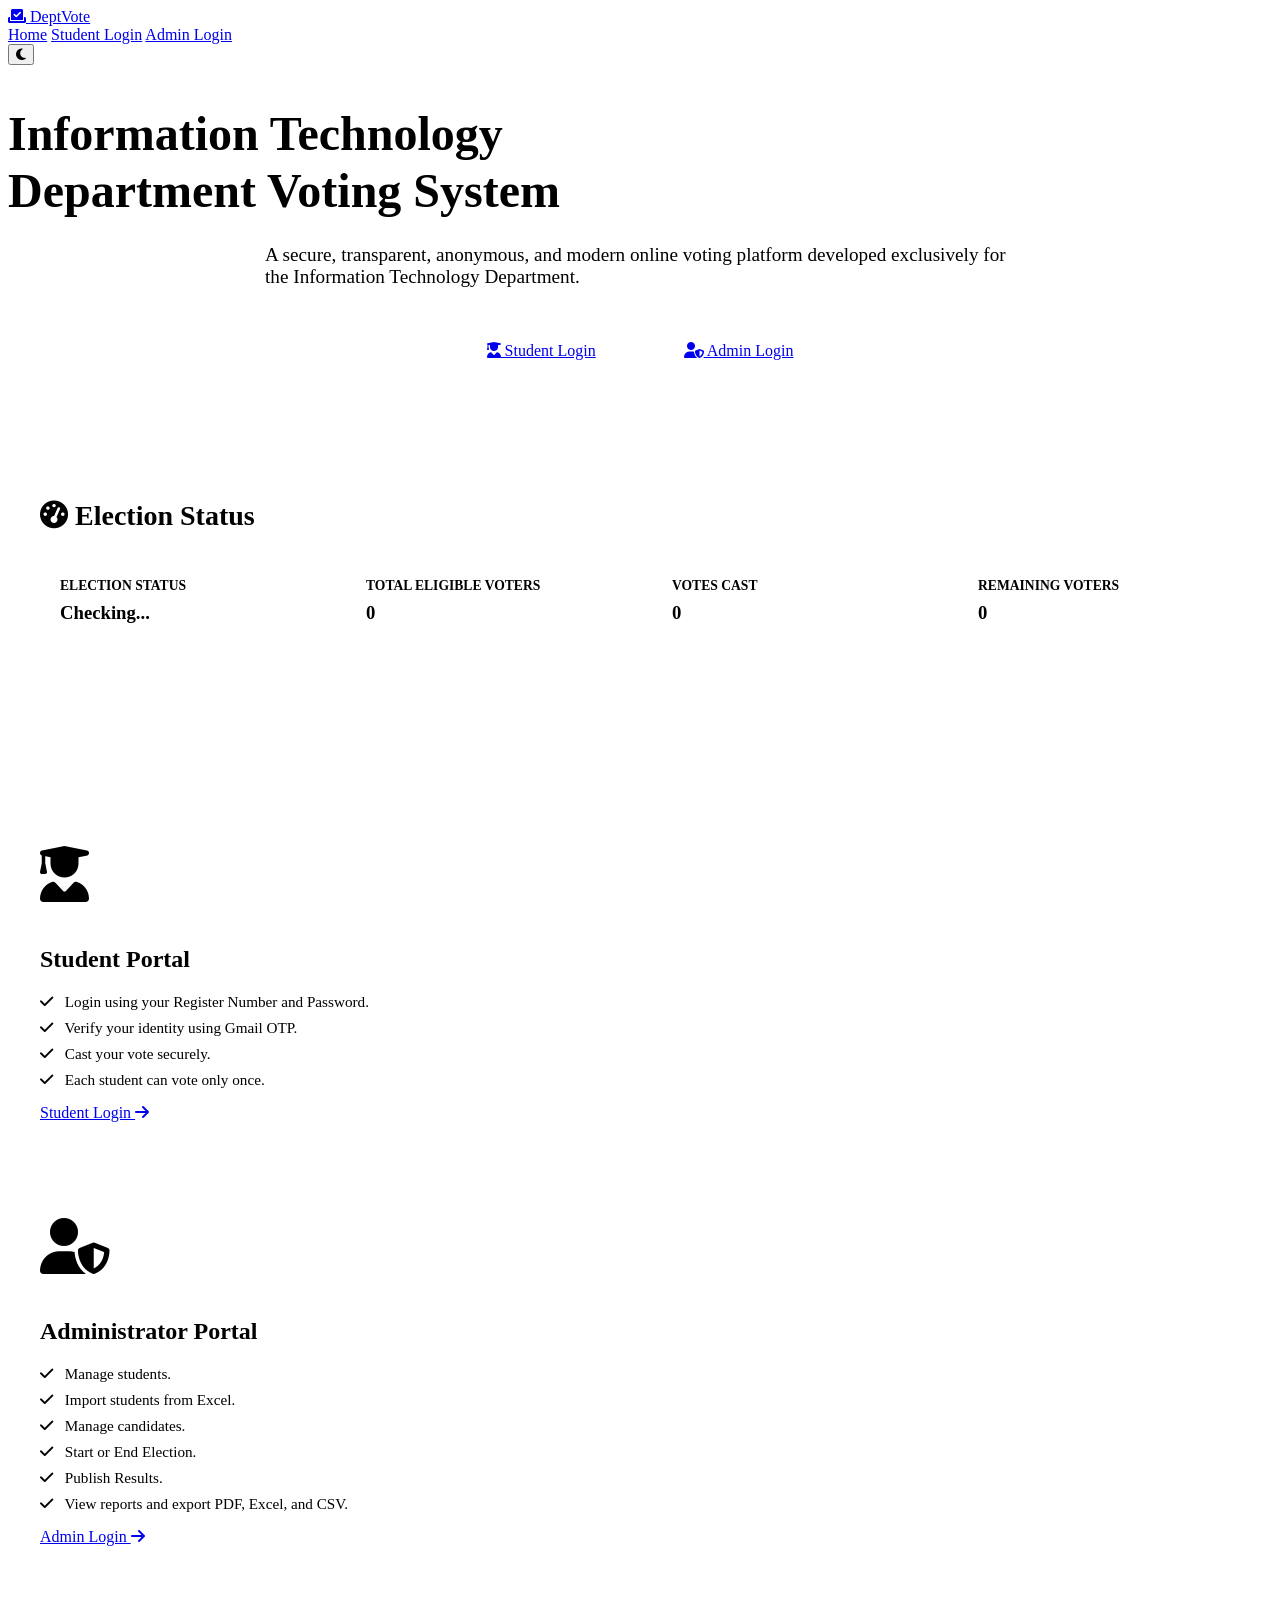
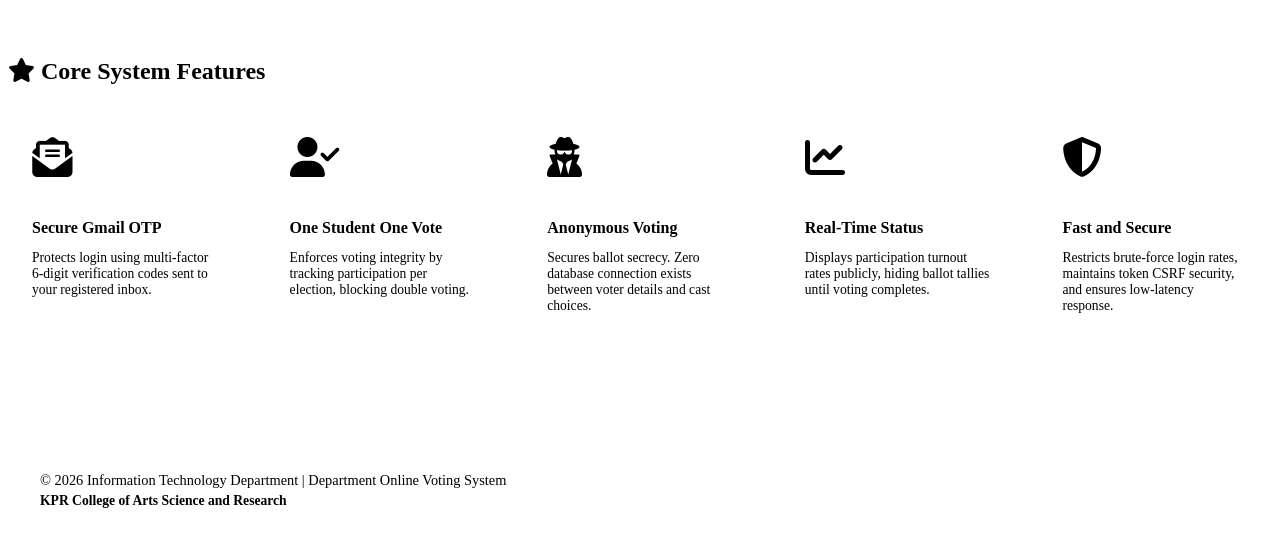
==== src/main/resources/static/index.html @ 8bfd2b81 "Implement collapsible hamburger navigation menu on public landing page for mobile viewports" ====
<!DOCTYPE html>
<html lang="en">
<head>
    <meta charset="UTF-8">
    <meta name="viewport" content="width=device-width, initial-scale=1.0">
    <title>Information Technology Department Voting System</title>
    <!-- Font Awesome Icons -->
    <link rel="stylesheet" href="https://cdnjs.cloudflare.com/ajax/libs/font-awesome/6.4.0/css/all.min.css">
    <!-- Main Style Sheet -->
    <link rel="stylesheet" href="/css/style.css">
</head>
<body>
    <!-- Decorative Blurry Orbs -->
    <div class="bg-decor decor-1"></div>
    <div class="bg-decor decor-2"></div>

    <!-- Top Navigation Bar -->
    <nav class="navbar">
        <a href="/index.html" class="logo">
            <i class="fas fa-vote-yea text-gradient"></i> DeptVote
        </a>
        <div class="nav-links" id="nav-menu">
            <a href="/index.html" class="nav-link active">Home</a>
            <a href="/pages/student-login.html" class="nav-link">Student Login</a>
            <a href="/pages/admin-login.html" class="nav-link">Admin Login</a>
        </div>
        <div style="display: flex; align-items: center; gap: 0.5rem; z-index: 101;">
            <button id="theme-toggle" class="theme-toggle">
                <i class="fas fa-moon"></i>
            </button>
            <button id="nav-toggle" class="theme-toggle" style="display: none;">
                <i class="fas fa-bars"></i>
            </button>
        </div>
    </nav>

    <main class="container main-content">
        <!-- Voted Success Banner -->
        <div id="success-banner" class="glass-card mb-5 text-center" style="display: none; border-left: 5px solid var(--success-color); margin-bottom: 2rem;">
            <i class="fas fa-check-circle text-gradient" style="font-size: 3.5rem; margin-bottom: 1rem; color: var(--success-color);"></i>
            <h2 class="text-gradient">Vote Recorded Successfully!</h2>
            <p style="font-size: 1.1rem; color: var(--text-secondary);">Thank you. Your vote has been recorded securely. You have been automatically logged out to protect your ballot secrecy.</p>
        </div>

        <!-- Hero Section -->
        <section class="text-center mb-5" style="margin-bottom: 4rem;">
            <h1 style="font-size: 3rem; line-height: 1.2; margin-bottom: 1.5rem;">
                Information Technology <br><span class="text-gradient">Department Voting System</span>
            </h1>
            <p style="font-size: 1.2rem; max-width: 750px; margin: 0 auto 2.5rem auto; color: var(--text-secondary);">
                A secure, transparent, anonymous, and modern online voting platform developed exclusively for the Information Technology Department.
            </p>
            <div style="display: flex; justify-content: center; gap: 1.5rem; flex-wrap: wrap;">
                <a href="/pages/student-login.html" class="btn btn-primary" style="padding: 0.85rem 2rem; font-size: 1rem;"><i class="fas fa-user-graduate"></i> Student Login</a>
                <a href="/pages/admin-login.html" class="btn btn-secondary" style="padding: 0.85rem 2rem; font-size: 1rem;"><i class="fas fa-user-shield"></i> Admin Login</a>
            </div>
        </section>

        <!-- Real-Time Election Status Dashboard Widget -->
        <section class="glass-card mb-5" style="margin-bottom: 4rem; padding: 2.5rem 2rem;">
            <h2 class="text-center mb-4" style="text-align: left; font-size: 1.75rem;"><i class="fas fa-tachometer-alt text-gradient"></i> Election Status</h2>
            
            <div style="display: grid; grid-template-columns: repeat(auto-fit, minmax(200px, 1fr)); gap: 1.5rem; text-align: left; margin-bottom: 2rem;">
                <div class="glass-card" style="padding: 1.25rem; border-left: 3px solid var(--primary-color);">
                    <span class="text-muted" style="font-size: 0.85rem; font-weight: 600;">ELECTION STATUS</span>
                    <h3 id="widget-status" style="margin-top: 0.5rem; color: var(--primary-color);">Checking...</h3>
                </div>
                <div class="glass-card" style="padding: 1.25rem; border-left: 3px solid var(--success-color);">
                    <span class="text-muted" style="font-size: 0.85rem; font-weight: 600;">TOTAL ELIGIBLE VOTERS</span>
                    <h3 id="widget-total" style="margin-top: 0.5rem; color: var(--success-color);">0</h3>
                </div>
                <div class="glass-card" style="padding: 1.25rem; border-left: 3px solid var(--warning-color);">
                    <span class="text-muted" style="font-size: 0.85rem; font-weight: 600;">VOTES CAST</span>
                    <h3 id="widget-cast" style="margin-top: 0.5rem; color: var(--warning-color);">0</h3>
                </div>
                <div class="glass-card" style="padding: 1.25rem; border-left: 3px solid var(--danger-color);">
                    <span class="text-muted" style="font-size: 0.85rem; font-weight: 600;">REMAINING VOTERS</span>
                    <h3 id="widget-remaining" style="margin-top: 0.5rem; color: var(--danger-color);">0</h3>
                </div>
            </div>

            <!-- Countdown Timer Container -->
            <div id="countdown-container" class="text-center" style="display: none; background: rgba(37, 99, 235, 0.05); padding: 1.5rem; border-radius: var(--radius-md); border: 1px solid var(--border-color);">
                <span style="font-weight: 700; font-size: 0.9rem; color: var(--text-secondary); text-transform: uppercase;"><i class="far fa-clock"></i> Time Remaining to Cast Ballot</span>
                <div style="display: flex; justify-content: center; gap: 2rem; margin-top: 1rem; font-weight: 800; font-size: 2rem;" class="text-gradient">
                    <div><span id="timer-hours">00</span><p style="font-size: 0.75rem; font-weight: 600; color: var(--text-muted); margin: 0;">HOURS</p></div>
                    <div><span id="timer-minutes">00</span><p style="font-size: 0.75rem; font-weight: 600; color: var(--text-muted); margin: 0;">MINS</p></div>
                    <div><span id="timer-seconds">00</span><p style="font-size: 0.75rem; font-weight: 600; color: var(--text-muted); margin: 0;">SECS</p></div>
                </div>
            </div>
        </section>

        <!-- Portals Grid -->
        <section class="card-grid mb-5" style="margin-bottom: 4rem;">
            <!-- Student Portal -->
            <div class="glass-card text-center" style="padding: 3rem 2rem; display: flex; flex-direction: column; justify-content: space-between;">
                <div>
                    <i class="fas fa-user-graduate text-gradient" style="font-size: 3.5rem; margin-bottom: 1.5rem;"></i>
                    <h2 class="mb-3">Student Portal</h2>
                    <ul class="mb-4" style="text-align: left; list-style-type: none; padding: 0; display: flex; flex-direction: column; gap: 0.5rem; color: var(--text-secondary); font-size: 0.95rem;">
                        <li><i class="fas fa-check text-gradient" style="margin-right: 0.5rem;"></i> Login using your Register Number and Password.</li>
                        <li><i class="fas fa-check text-gradient" style="margin-right: 0.5rem;"></i> Verify your identity using Gmail OTP.</li>
                        <li><i class="fas fa-check text-gradient" style="margin-right: 0.5rem;"></i> Cast your vote securely.</li>
                        <li><i class="fas fa-check text-gradient" style="margin-right: 0.5rem;"></i> Each student can vote only once.</li>
                    </ul>
                </div>
                <a href="/pages/student-login.html" class="btn btn-primary w-100">
                    Student Login <i class="fas fa-arrow-right"></i>
                </a>
            </div>

            <!-- Admin Portal -->
            <div class="glass-card text-center" style="padding: 3rem 2rem; display: flex; flex-direction: column; justify-content: space-between;">
                <div>
                    <i class="fas fa-user-shield text-gradient" style="font-size: 3.5rem; margin-bottom: 1.5rem;"></i>
                    <h2 class="mb-3">Administrator Portal</h2>
                    <ul class="mb-4" style="text-align: left; list-style-type: none; padding: 0; display: flex; flex-direction: column; gap: 0.5rem; color: var(--text-secondary); font-size: 0.95rem;">
                        <li><i class="fas fa-check text-gradient" style="margin-right: 0.5rem;"></i> Manage students.</li>
                        <li><i class="fas fa-check text-gradient" style="margin-right: 0.5rem;"></i> Import students from Excel.</li>
                        <li><i class="fas fa-check text-gradient" style="margin-right: 0.5rem;"></i> Manage candidates.</li>
                        <li><i class="fas fa-check text-gradient" style="margin-right: 0.5rem;"></i> Start or End Election.</li>
                        <li><i class="fas fa-check text-gradient" style="margin-right: 0.5rem;"></i> Publish Results.</li>
                        <li><i class="fas fa-check text-gradient" style="margin-right: 0.5rem;"></i> View reports and export PDF, Excel, and CSV.</li>
                    </ul>
                </div>
                <a href="/pages/admin-login.html" class="btn btn-secondary w-100">
                    Admin Login <i class="fas fa-arrow-right"></i>
                </a>
            </div>
        </section>

        <!-- New Features Section (Five cards) -->
        <section class="mb-5" style="margin-bottom: 4rem;">
            <h2 class="text-center mb-5"><i class="fas fa-star text-gradient"></i> Core System Features</h2>
            <div style="display: grid; grid-template-columns: repeat(auto-fit, minmax(220px, 1fr)); gap: 1.5rem;">
                <div class="glass-card text-center candidate-card" style="padding: 2rem 1.5rem;">
                    <i class="fas fa-envelope-open-text text-gradient" style="font-size: 2.5rem; margin-bottom: 1.25rem;"></i>
                    <h4 style="margin-bottom: 0.5rem;">Secure Gmail OTP</h4>
                    <p style="font-size: 0.85rem; color: var(--text-secondary);">Protects login using multi-factor 6-digit verification codes sent to your registered inbox.</p>
                </div>
                <div class="glass-card text-center candidate-card" style="padding: 2rem 1.5rem;">
                    <i class="fas fa-user-check text-gradient" style="font-size: 2.5rem; margin-bottom: 1.25rem;"></i>
                    <h4 style="margin-bottom: 0.5rem;">One Student One Vote</h4>
                    <p style="font-size: 0.85rem; color: var(--text-secondary);">Enforces voting integrity by tracking participation per election, blocking double voting.</p>
                </div>
                <div class="glass-card text-center candidate-card" style="padding: 2rem 1.5rem;">
                    <i class="fas fa-user-secret text-gradient" style="font-size: 2.5rem; margin-bottom: 1.25rem;"></i>
                    <h4 style="margin-bottom: 0.5rem;">Anonymous Voting</h4>
                    <p style="font-size: 0.85rem; color: var(--text-secondary);">Secures ballot secrecy. Zero database connection exists between voter details and cast choices.</p>
                </div>
                <div class="glass-card text-center candidate-card" style="padding: 2rem 1.5rem;">
                    <i class="fas fa-chart-line text-gradient" style="font-size: 2.5rem; margin-bottom: 1.25rem;"></i>
                    <h4 style="margin-bottom: 0.5rem;">Real-Time Status</h4>
                    <p style="font-size: 0.85rem; color: var(--text-secondary);">Displays participation turnout rates publicly, hiding ballot tallies until voting completes.</p>
                </div>
                <div class="glass-card text-center candidate-card" style="padding: 2rem 1.5rem;">
                    <i class="fas fa-shield-alt text-gradient" style="font-size: 2.5rem; margin-bottom: 1.25rem;"></i>
                    <h4 style="margin-bottom: 0.5rem;">Fast and Secure</h4>
                    <p style="font-size: 0.85rem; color: var(--text-secondary);">Restricts brute-force login rates, maintains token CSRF security, and ensures low-latency response.</p>
                </div>
            </div>
        </section>
    </main>

    <!-- Footer -->
    <footer class="text-center" style="margin-top: 5rem; padding: 2rem; border-top: 1px solid var(--border-color); background: rgba(255, 255, 255, 0.01);">
        <p style="margin: 0; font-size: 0.9rem; font-weight: 500; color: var(--text-muted);">
            &copy; 2026 Information Technology Department | Department Online Voting System
        </p>
        <p style="margin: 0.25rem 0 0 0; font-size: 0.85rem; font-weight: 600; color: var(--text-muted);">
            KPR College of Arts Science and Research
        </p>
    </footer>

    <!-- Global Scripts -->
    <script src="/js/main.js"></script>
    <script>
        // Check if redirected after voting
        const params = new URLSearchParams(window.location.search);
        if (params.get('voted') === 'true') {
            document.getElementById('success-banner').style.display = 'block';
            showToast('Vote cast successfully. Session logged out.', 'success');
            window.history.replaceState({}, document.title, window.location.pathname);
        }

        // Live Dashboard Statistics AJAX Polling
        let timerInterval = null;

        async function pollElectionStats() {
            try {
                const response = await fetch('/api/public/election-status');
                const data = await response.json();

                document.getElementById('widget-status').innerText = data.status;
                document.getElementById('widget-total').innerText = data.totalStudents;
                document.getElementById('widget-cast').innerText = data.votesCast;
                document.getElementById('widget-remaining').innerText = data.remainingStudents;

                const statusEl = document.getElementById('widget-status');
                if (data.status === 'RUNNING') {
                    statusEl.style.color = 'var(--success-color)';
                } else if (data.status === 'ENDED') {
                    statusEl.style.color = 'var(--danger-color)';
                } else {
                    statusEl.style.color = 'var(--primary-color)';
                }

                if (data.active && data.endTime) {
                    document.getElementById('countdown-container').style.display = 'block';
                    startTimer(data.endTime);
                } else {
                    document.getElementById('countdown-container').style.display = 'none';
                    if (timerInterval) clearInterval(timerInterval);
                }
            } catch (e) {
                console.error("Failed to fetch public stats: ", e);
            }
        }

        function startTimer(endTimeString) {
            if (timerInterval) clearInterval(timerInterval);

            const endTime = new Date(endTimeString).getTime();

            function updateTimer() {
                const now = new Date().getTime();
                const distance = endTime - now;

                if (distance < 0) {
                    clearInterval(timerInterval);
                    document.getElementById('timer-hours').innerText = '00';
                    document.getElementById('timer-minutes').innerText = '00';
                    document.getElementById('timer-seconds').innerText = '00';
                    return;
                }

                const hours = Math.floor(distance / (1000 * 60 * 60));
                const minutes = Math.floor((distance % (1000 * 60 * 60)) / (1000 * 60));
                const seconds = Math.floor((distance % (1000 * 60)) / 1000);

                document.getElementById('timer-hours').innerText = String(hours).padStart(2, '0');
                document.getElementById('timer-minutes').innerText = String(minutes).padStart(2, '0');
                document.getElementById('timer-seconds').innerText = String(seconds).padStart(2, '0');
            }

            updateTimer();
            timerInterval = setInterval(updateTimer, 1000);
        }

        // Run stats loader
        document.addEventListener('DOMContentLoaded', () => {
            pollElectionStats();
            // Poll stats every 15 seconds
            setInterval(pollElectionStats, 15000);
        });
    </script>
</body>
</html>
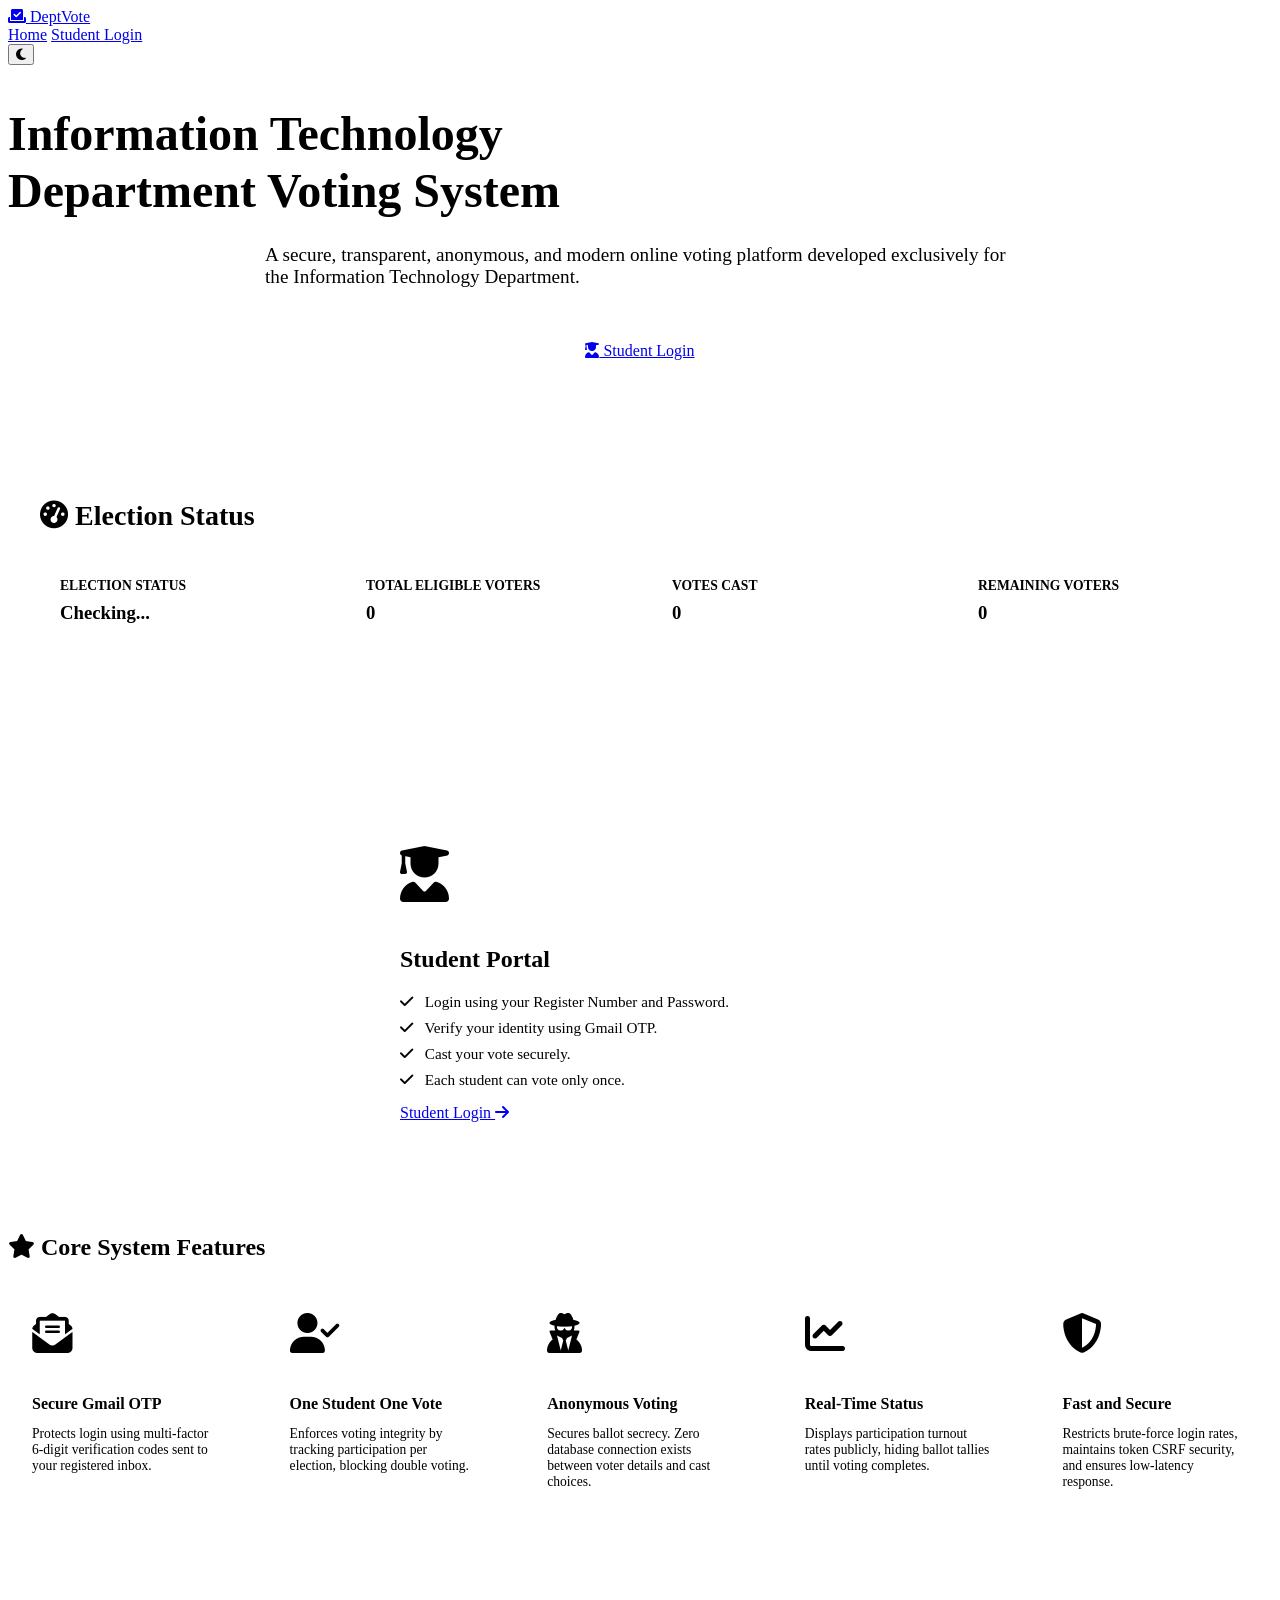
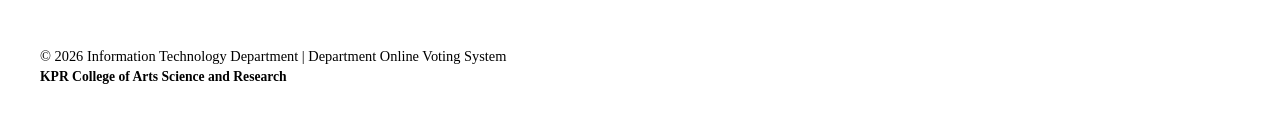
==== commit 599d2d4c: "Remove public Admin Login links and portal card from home page for security" ====
--- a/src/main/resources/static/index.html
+++ b/src/main/resources/static/index.html
@@ -22,7 +22,6 @@
         <div class="nav-links" id="nav-menu">
             <a href="/index.html" class="nav-link active">Home</a>
             <a href="/pages/student-login.html" class="nav-link">Student Login</a>
-            <a href="/pages/admin-login.html" class="nav-link">Admin Login</a>
         </div>
         <div style="display: flex; align-items: center; gap: 0.5rem; z-index: 101;">
             <button id="theme-toggle" class="theme-toggle">
@@ -52,7 +51,6 @@
             </p>
             <div style="display: flex; justify-content: center; gap: 1.5rem; flex-wrap: wrap;">
                 <a href="/pages/student-login.html" class="btn btn-primary" style="padding: 0.85rem 2rem; font-size: 1rem;"><i class="fas fa-user-graduate"></i> Student Login</a>
-                <a href="/pages/admin-login.html" class="btn btn-secondary" style="padding: 0.85rem 2rem; font-size: 1rem;"><i class="fas fa-user-shield"></i> Admin Login</a>
             </div>
         </section>
 
@@ -91,9 +89,9 @@
         </section>
 
         <!-- Portals Grid -->
-        <section class="card-grid mb-5" style="margin-bottom: 4rem;">
+        <section class="mb-5" style="margin-bottom: 4rem; display: flex; justify-content: center;">
             <!-- Student Portal -->
-            <div class="glass-card text-center" style="padding: 3rem 2rem; display: flex; flex-direction: column; justify-content: space-between;">
+            <div class="glass-card text-center" style="padding: 3rem 2rem; display: flex; flex-direction: column; justify-content: space-between; max-width: 480px; width: 100%;">
                 <div>
                     <i class="fas fa-user-graduate text-gradient" style="font-size: 3.5rem; margin-bottom: 1.5rem;"></i>
                     <h2 class="mb-3">Student Portal</h2>
@@ -108,25 +106,6 @@
                     Student Login <i class="fas fa-arrow-right"></i>
                 </a>
             </div>
-
-            <!-- Admin Portal -->
-            <div class="glass-card text-center" style="padding: 3rem 2rem; display: flex; flex-direction: column; justify-content: space-between;">
-                <div>
-                    <i class="fas fa-user-shield text-gradient" style="font-size: 3.5rem; margin-bottom: 1.5rem;"></i>
-                    <h2 class="mb-3">Administrator Portal</h2>
-                    <ul class="mb-4" style="text-align: left; list-style-type: none; padding: 0; display: flex; flex-direction: column; gap: 0.5rem; color: var(--text-secondary); font-size: 0.95rem;">
-                        <li><i class="fas fa-check text-gradient" style="margin-right: 0.5rem;"></i> Manage students.</li>
-                        <li><i class="fas fa-check text-gradient" style="margin-right: 0.5rem;"></i> Import students from Excel.</li>
-                        <li><i class="fas fa-check text-gradient" style="margin-right: 0.5rem;"></i> Manage candidates.</li>
-                        <li><i class="fas fa-check text-gradient" style="margin-right: 0.5rem;"></i> Start or End Election.</li>
-                        <li><i class="fas fa-check text-gradient" style="margin-right: 0.5rem;"></i> Publish Results.</li>
-                        <li><i class="fas fa-check text-gradient" style="margin-right: 0.5rem;"></i> View reports and export PDF, Excel, and CSV.</li>
-                    </ul>
-                </div>
-                <a href="/pages/admin-login.html" class="btn btn-secondary w-100">
-                    Admin Login <i class="fas fa-arrow-right"></i>
-                </a>
-            </div>
         </section>
 
         <!-- New Features Section (Five cards) -->
@@ -179,7 +158,7 @@
         const params = new URLSearchParams(window.location.search);
         if (params.get('voted') === 'true') {
             document.getElementById('success-banner').style.display = 'block';
-            showToast('Vote cast successfully. Session logged out.', 'success');
+            showToast('Your vote has been successfully recorded.', 'success');
             window.history.replaceState({}, document.title, window.location.pathname);
         }
 
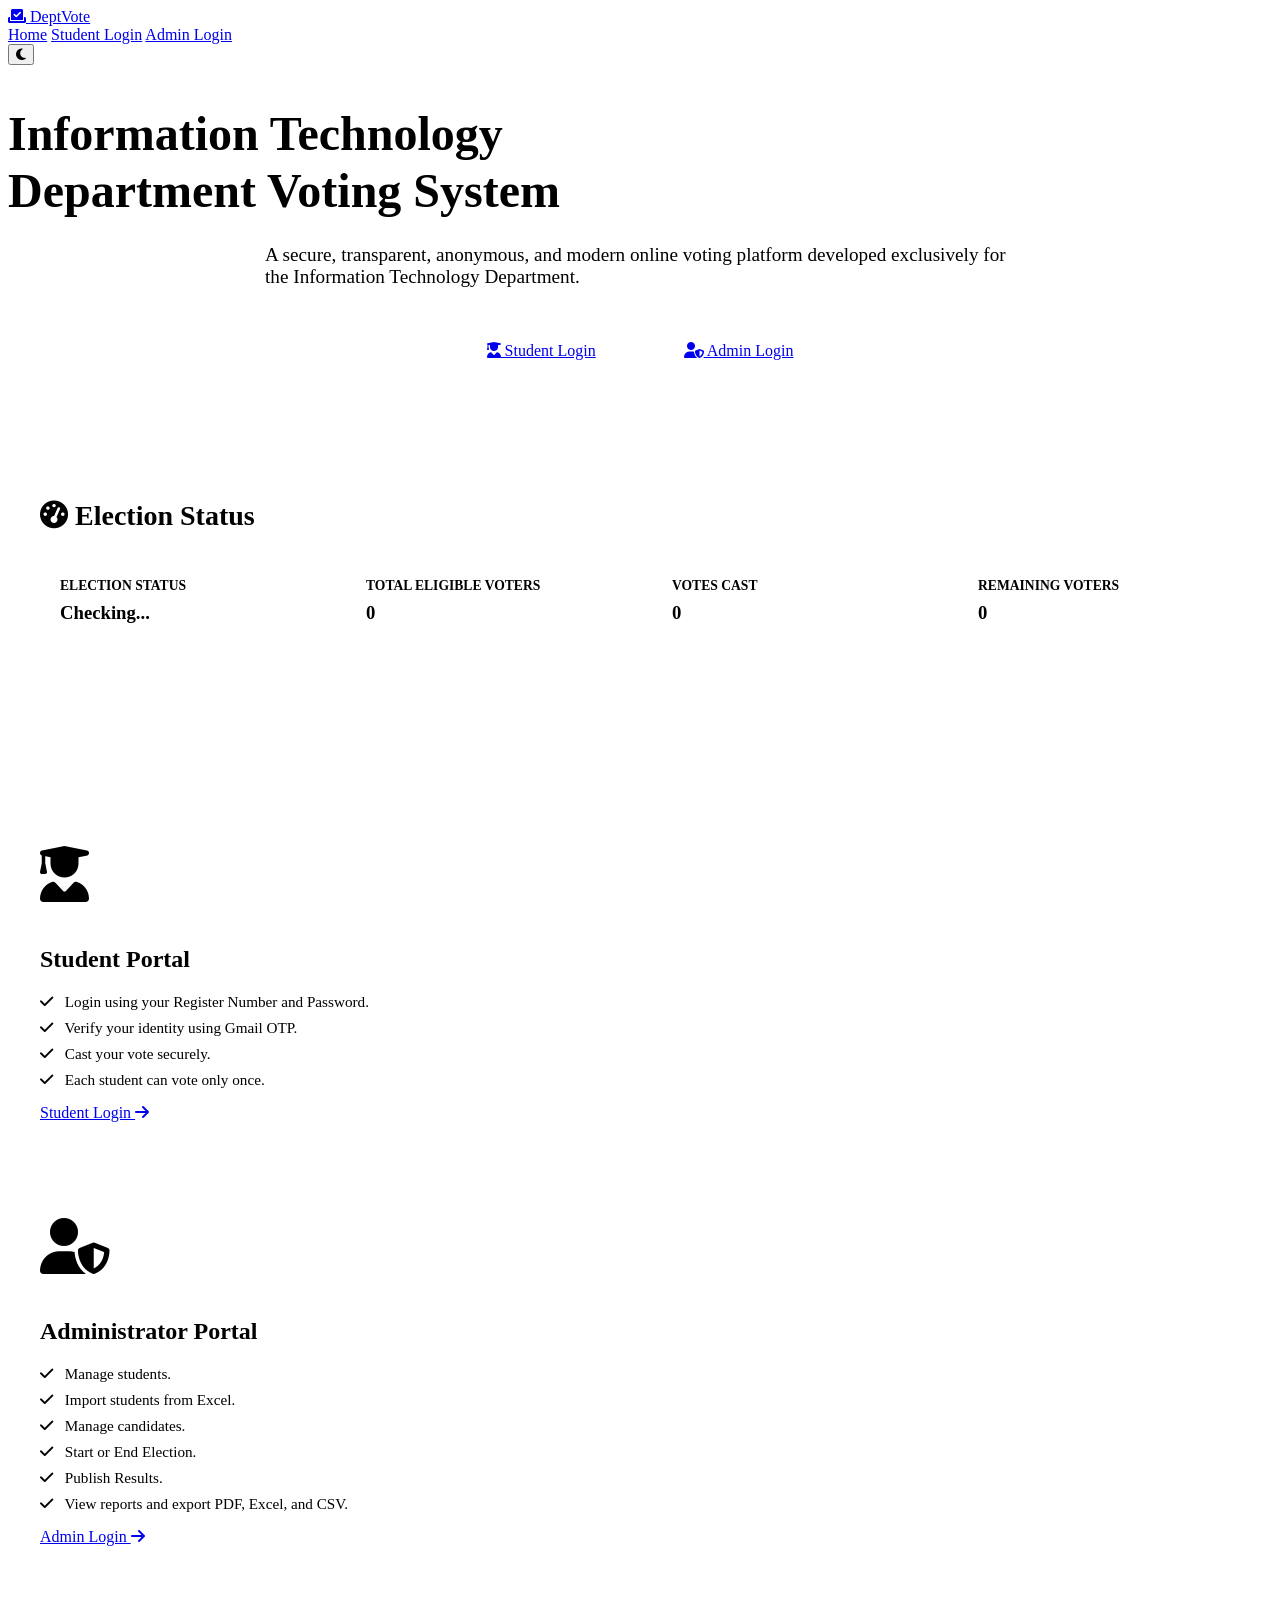
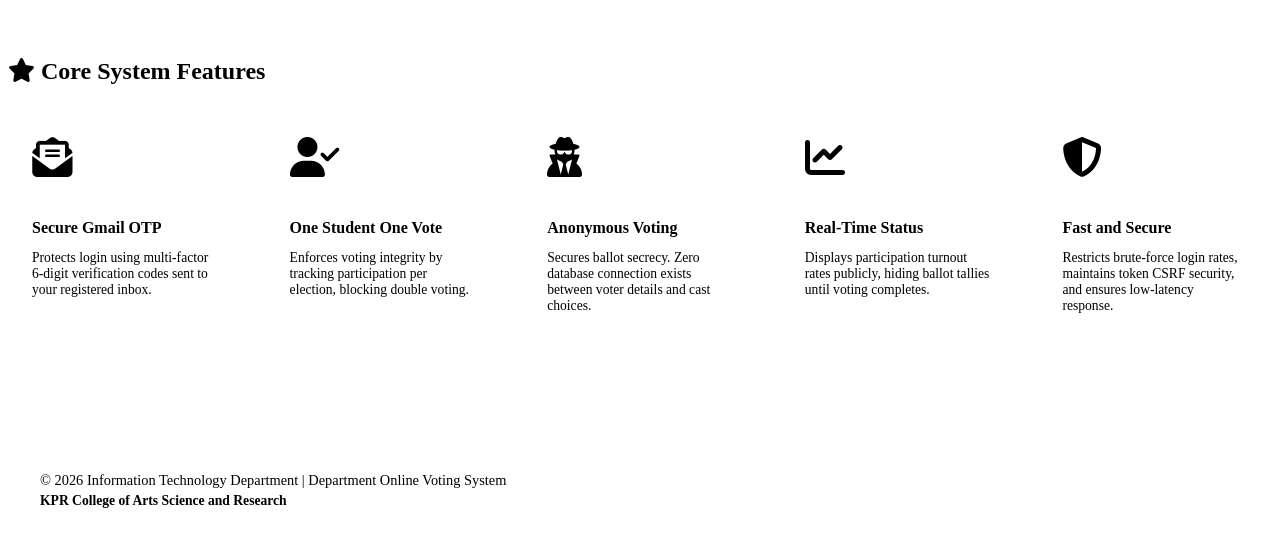
==== commit 4430abc4: "Revert "Remove public Admin Login links and portal card from home page for security" This reverts co" ====
--- a/src/main/resources/static/index.html
+++ b/src/main/resources/static/index.html
@@ -22,6 +22,7 @@
         <div class="nav-links" id="nav-menu">
             <a href="/index.html" class="nav-link active">Home</a>
             <a href="/pages/student-login.html" class="nav-link">Student Login</a>
+            <a href="/pages/admin-login.html" class="nav-link">Admin Login</a>
         </div>
         <div style="display: flex; align-items: center; gap: 0.5rem; z-index: 101;">
             <button id="theme-toggle" class="theme-toggle">
@@ -51,6 +52,7 @@
             </p>
             <div style="display: flex; justify-content: center; gap: 1.5rem; flex-wrap: wrap;">
                 <a href="/pages/student-login.html" class="btn btn-primary" style="padding: 0.85rem 2rem; font-size: 1rem;"><i class="fas fa-user-graduate"></i> Student Login</a>
+                <a href="/pages/admin-login.html" class="btn btn-secondary" style="padding: 0.85rem 2rem; font-size: 1rem;"><i class="fas fa-user-shield"></i> Admin Login</a>
             </div>
         </section>
 
@@ -89,9 +91,9 @@
         </section>
 
         <!-- Portals Grid -->
-        <section class="mb-5" style="margin-bottom: 4rem; display: flex; justify-content: center;">
+        <section class="card-grid mb-5" style="margin-bottom: 4rem;">
             <!-- Student Portal -->
-            <div class="glass-card text-center" style="padding: 3rem 2rem; display: flex; flex-direction: column; justify-content: space-between; max-width: 480px; width: 100%;">
+            <div class="glass-card text-center" style="padding: 3rem 2rem; display: flex; flex-direction: column; justify-content: space-between;">
                 <div>
                     <i class="fas fa-user-graduate text-gradient" style="font-size: 3.5rem; margin-bottom: 1.5rem;"></i>
                     <h2 class="mb-3">Student Portal</h2>
@@ -104,6 +106,25 @@
                 </div>
                 <a href="/pages/student-login.html" class="btn btn-primary w-100">
                     Student Login <i class="fas fa-arrow-right"></i>
+                </a>
+            </div>
+
+            <!-- Admin Portal -->
+            <div class="glass-card text-center" style="padding: 3rem 2rem; display: flex; flex-direction: column; justify-content: space-between;">
+                <div>
+                    <i class="fas fa-user-shield text-gradient" style="font-size: 3.5rem; margin-bottom: 1.5rem;"></i>
+                    <h2 class="mb-3">Administrator Portal</h2>
+                    <ul class="mb-4" style="text-align: left; list-style-type: none; padding: 0; display: flex; flex-direction: column; gap: 0.5rem; color: var(--text-secondary); font-size: 0.95rem;">
+                        <li><i class="fas fa-check text-gradient" style="margin-right: 0.5rem;"></i> Manage students.</li>
+                        <li><i class="fas fa-check text-gradient" style="margin-right: 0.5rem;"></i> Import students from Excel.</li>
+                        <li><i class="fas fa-check text-gradient" style="margin-right: 0.5rem;"></i> Manage candidates.</li>
+                        <li><i class="fas fa-check text-gradient" style="margin-right: 0.5rem;"></i> Start or End Election.</li>
+                        <li><i class="fas fa-check text-gradient" style="margin-right: 0.5rem;"></i> Publish Results.</li>
+                        <li><i class="fas fa-check text-gradient" style="margin-right: 0.5rem;"></i> View reports and export PDF, Excel, and CSV.</li>
+                    </ul>
+                </div>
+                <a href="/pages/admin-login.html" class="btn btn-secondary w-100">
+                    Admin Login <i class="fas fa-arrow-right"></i>
                 </a>
             </div>
         </section>
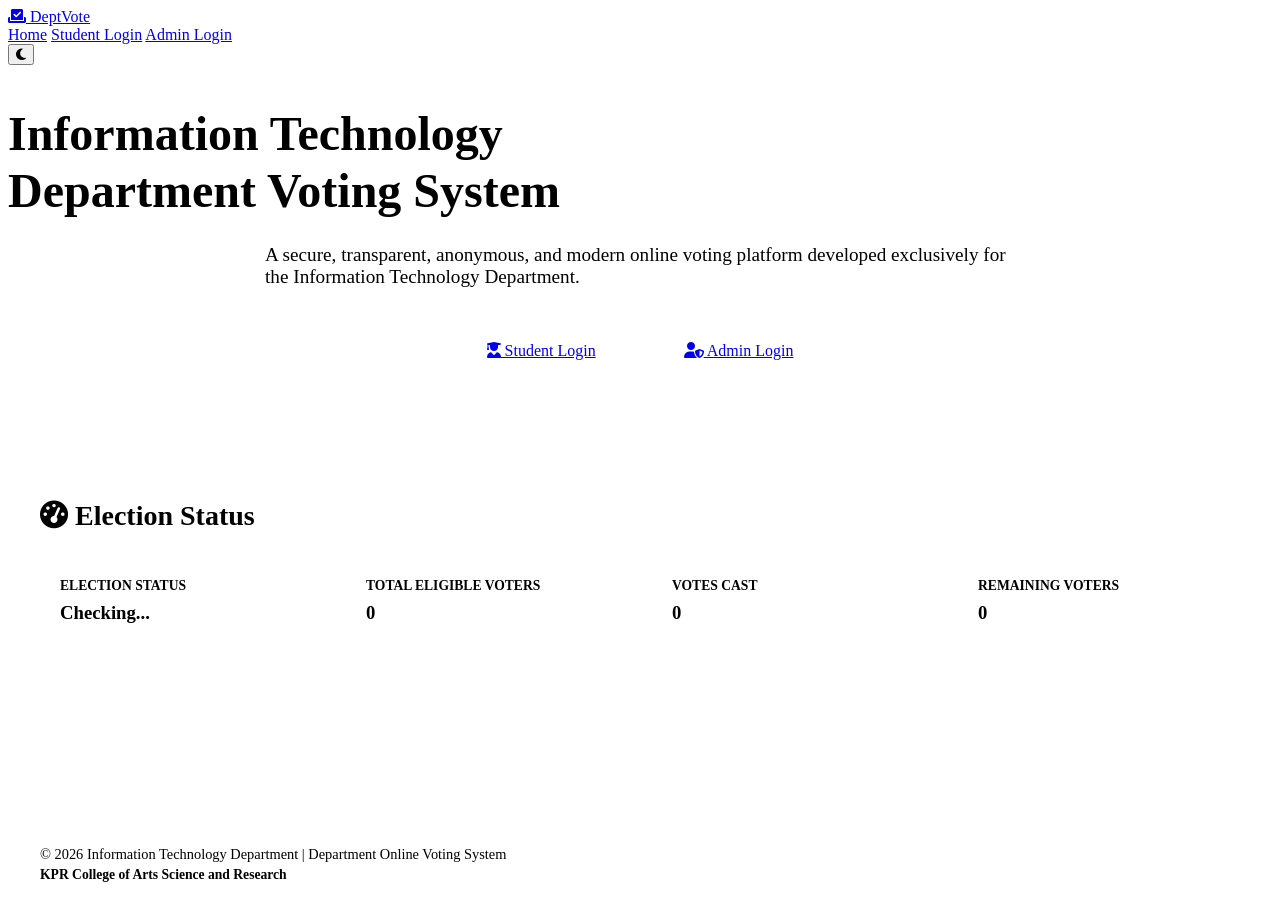
==== commit 878851f5: "Remove redundant portals grid and system features cards to eliminate vertical scrolling" ====
--- a/src/main/resources/static/index.html
+++ b/src/main/resources/static/index.html
@@ -90,76 +90,7 @@
             </div>
         </section>
 
-        <!-- Portals Grid -->
-        <section class="card-grid mb-5" style="margin-bottom: 4rem;">
-            <!-- Student Portal -->
-            <div class="glass-card text-center" style="padding: 3rem 2rem; display: flex; flex-direction: column; justify-content: space-between;">
-                <div>
-                    <i class="fas fa-user-graduate text-gradient" style="font-size: 3.5rem; margin-bottom: 1.5rem;"></i>
-                    <h2 class="mb-3">Student Portal</h2>
-                    <ul class="mb-4" style="text-align: left; list-style-type: none; padding: 0; display: flex; flex-direction: column; gap: 0.5rem; color: var(--text-secondary); font-size: 0.95rem;">
-                        <li><i class="fas fa-check text-gradient" style="margin-right: 0.5rem;"></i> Login using your Register Number and Password.</li>
-                        <li><i class="fas fa-check text-gradient" style="margin-right: 0.5rem;"></i> Verify your identity using Gmail OTP.</li>
-                        <li><i class="fas fa-check text-gradient" style="margin-right: 0.5rem;"></i> Cast your vote securely.</li>
-                        <li><i class="fas fa-check text-gradient" style="margin-right: 0.5rem;"></i> Each student can vote only once.</li>
-                    </ul>
-                </div>
-                <a href="/pages/student-login.html" class="btn btn-primary w-100">
-                    Student Login <i class="fas fa-arrow-right"></i>
-                </a>
-            </div>
 
-            <!-- Admin Portal -->
-            <div class="glass-card text-center" style="padding: 3rem 2rem; display: flex; flex-direction: column; justify-content: space-between;">
-                <div>
-                    <i class="fas fa-user-shield text-gradient" style="font-size: 3.5rem; margin-bottom: 1.5rem;"></i>
-                    <h2 class="mb-3">Administrator Portal</h2>
-                    <ul class="mb-4" style="text-align: left; list-style-type: none; padding: 0; display: flex; flex-direction: column; gap: 0.5rem; color: var(--text-secondary); font-size: 0.95rem;">
-                        <li><i class="fas fa-check text-gradient" style="margin-right: 0.5rem;"></i> Manage students.</li>
-                        <li><i class="fas fa-check text-gradient" style="margin-right: 0.5rem;"></i> Import students from Excel.</li>
-                        <li><i class="fas fa-check text-gradient" style="margin-right: 0.5rem;"></i> Manage candidates.</li>
-                        <li><i class="fas fa-check text-gradient" style="margin-right: 0.5rem;"></i> Start or End Election.</li>
-                        <li><i class="fas fa-check text-gradient" style="margin-right: 0.5rem;"></i> Publish Results.</li>
-                        <li><i class="fas fa-check text-gradient" style="margin-right: 0.5rem;"></i> View reports and export PDF, Excel, and CSV.</li>
-                    </ul>
-                </div>
-                <a href="/pages/admin-login.html" class="btn btn-secondary w-100">
-                    Admin Login <i class="fas fa-arrow-right"></i>
-                </a>
-            </div>
-        </section>
-
-        <!-- New Features Section (Five cards) -->
-        <section class="mb-5" style="margin-bottom: 4rem;">
-            <h2 class="text-center mb-5"><i class="fas fa-star text-gradient"></i> Core System Features</h2>
-            <div style="display: grid; grid-template-columns: repeat(auto-fit, minmax(220px, 1fr)); gap: 1.5rem;">
-                <div class="glass-card text-center candidate-card" style="padding: 2rem 1.5rem;">
-                    <i class="fas fa-envelope-open-text text-gradient" style="font-size: 2.5rem; margin-bottom: 1.25rem;"></i>
-                    <h4 style="margin-bottom: 0.5rem;">Secure Gmail OTP</h4>
-                    <p style="font-size: 0.85rem; color: var(--text-secondary);">Protects login using multi-factor 6-digit verification codes sent to your registered inbox.</p>
-                </div>
-                <div class="glass-card text-center candidate-card" style="padding: 2rem 1.5rem;">
-                    <i class="fas fa-user-check text-gradient" style="font-size: 2.5rem; margin-bottom: 1.25rem;"></i>
-                    <h4 style="margin-bottom: 0.5rem;">One Student One Vote</h4>
-                    <p style="font-size: 0.85rem; color: var(--text-secondary);">Enforces voting integrity by tracking participation per election, blocking double voting.</p>
-                </div>
-                <div class="glass-card text-center candidate-card" style="padding: 2rem 1.5rem;">
-                    <i class="fas fa-user-secret text-gradient" style="font-size: 2.5rem; margin-bottom: 1.25rem;"></i>
-                    <h4 style="margin-bottom: 0.5rem;">Anonymous Voting</h4>
-                    <p style="font-size: 0.85rem; color: var(--text-secondary);">Secures ballot secrecy. Zero database connection exists between voter details and cast choices.</p>
-                </div>
-                <div class="glass-card text-center candidate-card" style="padding: 2rem 1.5rem;">
-                    <i class="fas fa-chart-line text-gradient" style="font-size: 2.5rem; margin-bottom: 1.25rem;"></i>
-                    <h4 style="margin-bottom: 0.5rem;">Real-Time Status</h4>
-                    <p style="font-size: 0.85rem; color: var(--text-secondary);">Displays participation turnout rates publicly, hiding ballot tallies until voting completes.</p>
-                </div>
-                <div class="glass-card text-center candidate-card" style="padding: 2rem 1.5rem;">
-                    <i class="fas fa-shield-alt text-gradient" style="font-size: 2.5rem; margin-bottom: 1.25rem;"></i>
-                    <h4 style="margin-bottom: 0.5rem;">Fast and Secure</h4>
-                    <p style="font-size: 0.85rem; color: var(--text-secondary);">Restricts brute-force login rates, maintains token CSRF security, and ensures low-latency response.</p>
-                </div>
-            </div>
-        </section>
     </main>
 
     <!-- Footer -->
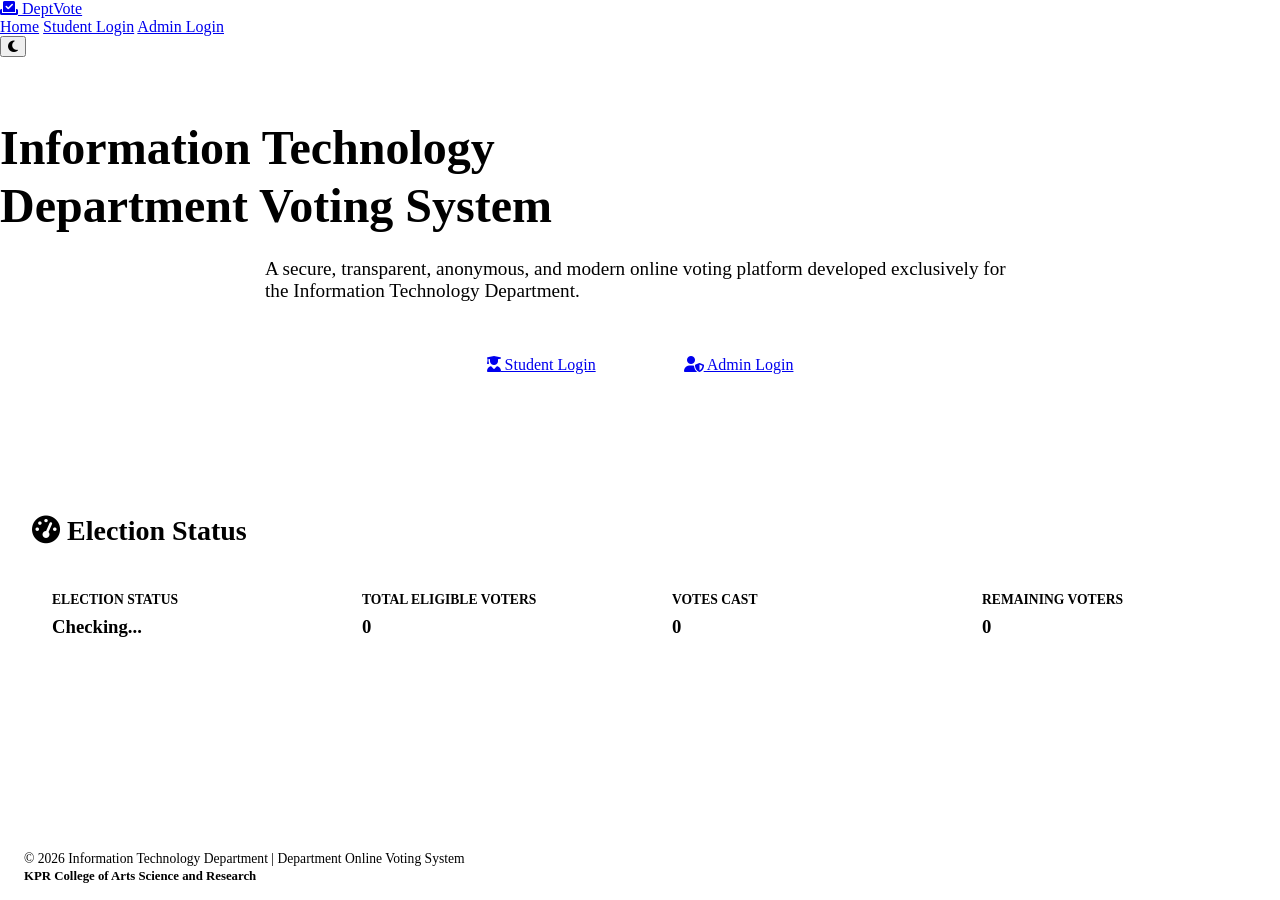
==== commit 9cb8d609: "Configure index.html body to strict 100vh height and overflow hidden to disable all scrolling" ====
--- a/src/main/resources/static/index.html
+++ b/src/main/resources/static/index.html
@@ -9,7 +9,7 @@
     <!-- Main Style Sheet -->
     <link rel="stylesheet" href="/css/style.css">
 </head>
-<body>
+<body style="height: 100vh; max-height: 100vh; overflow: hidden; display: flex; flex-direction: column; justify-content: space-between; margin: 0; box-sizing: border-box;">
     <!-- Decorative Blurry Orbs -->
     <div class="bg-decor decor-1"></div>
     <div class="bg-decor decor-2"></div>
@@ -34,7 +34,7 @@
         </div>
     </nav>
 
-    <main class="container main-content">
+    <main class="container main-content" style="flex: 1; display: flex; flex-direction: column; justify-content: center; margin-top: 0.5rem; margin-bottom: 0.5rem;">
         <!-- Voted Success Banner -->
         <div id="success-banner" class="glass-card mb-5 text-center" style="display: none; border-left: 5px solid var(--success-color); margin-bottom: 2rem;">
             <i class="fas fa-check-circle text-gradient" style="font-size: 3.5rem; margin-bottom: 1rem; color: var(--success-color);"></i>
@@ -93,12 +93,11 @@
 
     </main>
 
-    <!-- Footer -->
-    <footer class="text-center" style="margin-top: 5rem; padding: 2rem; border-top: 1px solid var(--border-color); background: rgba(255, 255, 255, 0.01);">
-        <p style="margin: 0; font-size: 0.9rem; font-weight: 500; color: var(--text-muted);">
+    <footer class="text-center" style="margin-top: auto; padding: 1rem 1.5rem; border-top: 1px solid var(--border-color); background: rgba(255, 255, 255, 0.01); width: 100%; box-sizing: border-box;">
+        <p style="margin: 0; font-size: 0.85rem; font-weight: 500; color: var(--text-muted);">
             &copy; 2026 Information Technology Department | Department Online Voting System
         </p>
-        <p style="margin: 0.25rem 0 0 0; font-size: 0.85rem; font-weight: 600; color: var(--text-muted);">
+        <p style="margin: 0.15rem 0 0 0; font-size: 0.8rem; font-weight: 600; color: var(--text-muted);">
             KPR College of Arts Science and Research
         </p>
     </footer>
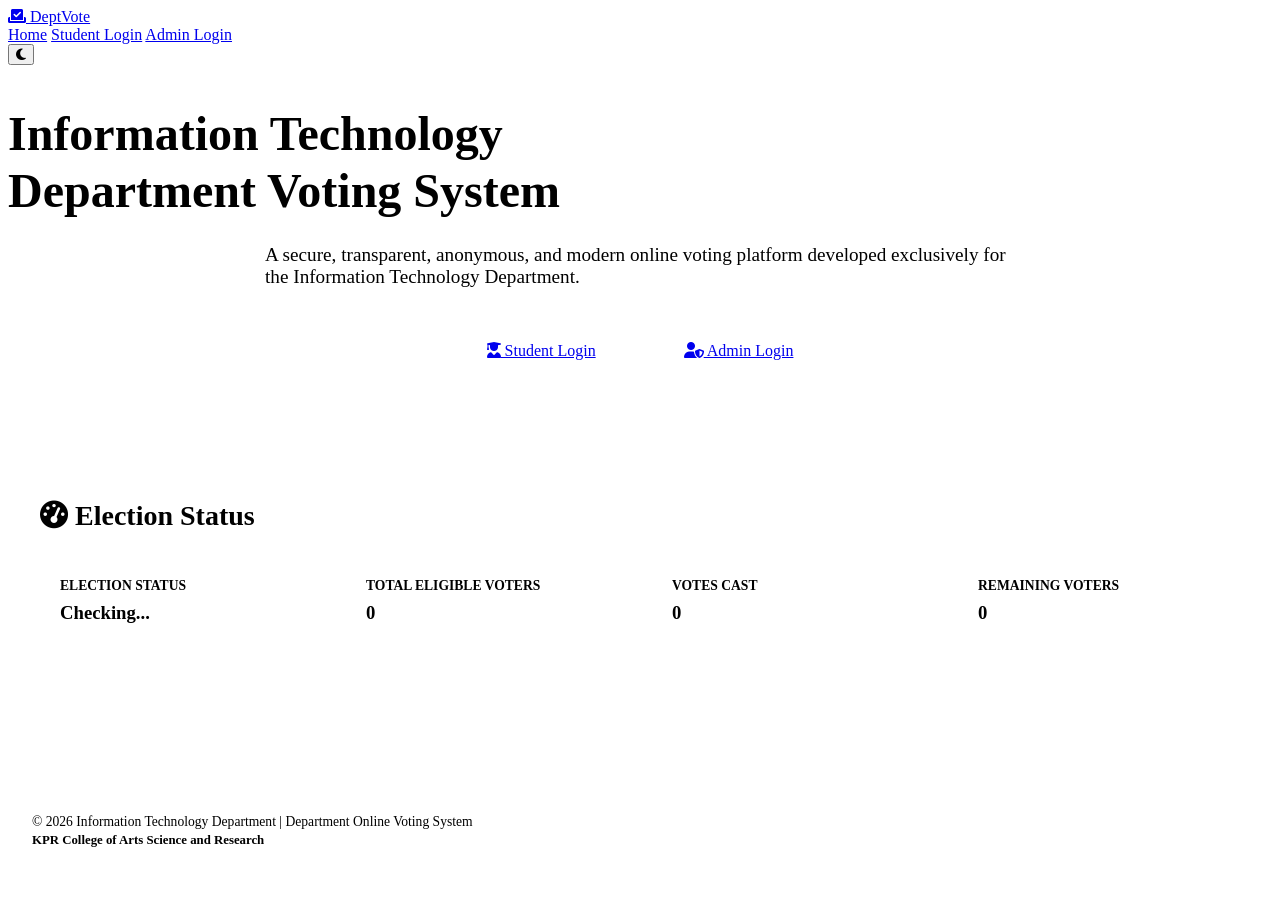
==== commit ad93be38: "Configure home page styles to be responsive: no scrollbar on desktop, scrollable on mobile with adap" ====
--- a/src/main/resources/static/index.html
+++ b/src/main/resources/static/index.html
@@ -9,7 +9,7 @@
     <!-- Main Style Sheet -->
     <link rel="stylesheet" href="/css/style.css">
 </head>
-<body style="height: 100vh; max-height: 100vh; overflow: hidden; display: flex; flex-direction: column; justify-content: space-between; margin: 0; box-sizing: border-box;">
+<body class="home-page-body">
     <!-- Decorative Blurry Orbs -->
     <div class="bg-decor decor-1"></div>
     <div class="bg-decor decor-2"></div>
@@ -34,7 +34,7 @@
         </div>
     </nav>
 
-    <main class="container main-content" style="flex: 1; display: flex; flex-direction: column; justify-content: center; margin-top: 0.5rem; margin-bottom: 0.5rem;">
+    <main class="container main-content home-page-main">
         <!-- Voted Success Banner -->
         <div id="success-banner" class="glass-card mb-5 text-center" style="display: none; border-left: 5px solid var(--success-color); margin-bottom: 2rem;">
             <i class="fas fa-check-circle text-gradient" style="font-size: 3.5rem; margin-bottom: 1rem; color: var(--success-color);"></i>
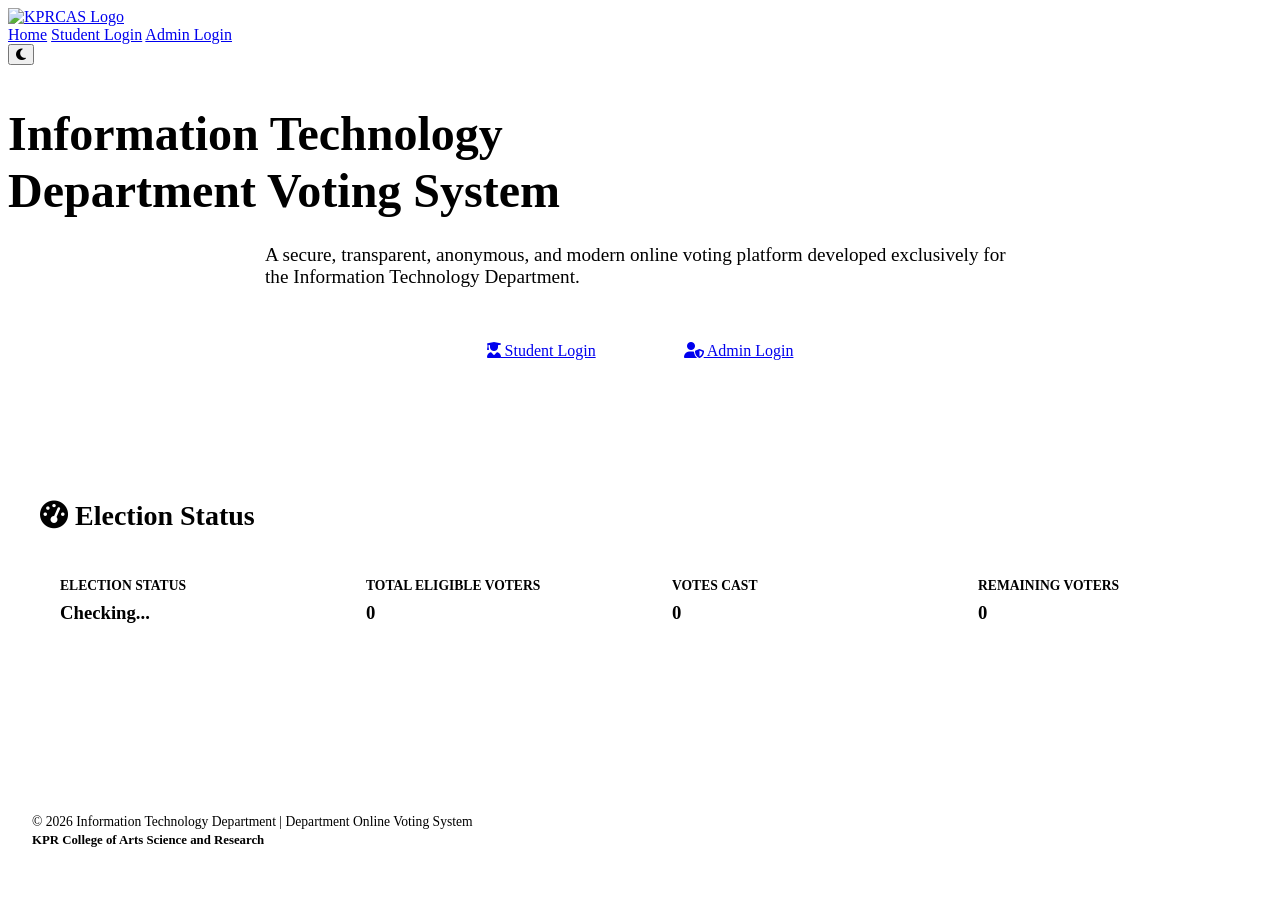
==== commit 52b86765: "Replace DeptVote and text navigation logos with branded KPRCAS logo pill across all pages" ====
--- a/src/main/resources/static/index.html
+++ b/src/main/resources/static/index.html
@@ -16,8 +16,8 @@
 
     <!-- Top Navigation Bar -->
     <nav class="navbar">
-        <a href="/index.html" class="logo">
-            <i class="fas fa-vote-yea text-gradient"></i> DeptVote
+        <a href="/index.html" class="logo logo-pill">
+            <img src="/images/kprcas-logo.jpg" alt="KPRCAS Logo">
         </a>
         <div class="nav-links" id="nav-menu">
             <a href="/index.html" class="nav-link active">Home</a>
